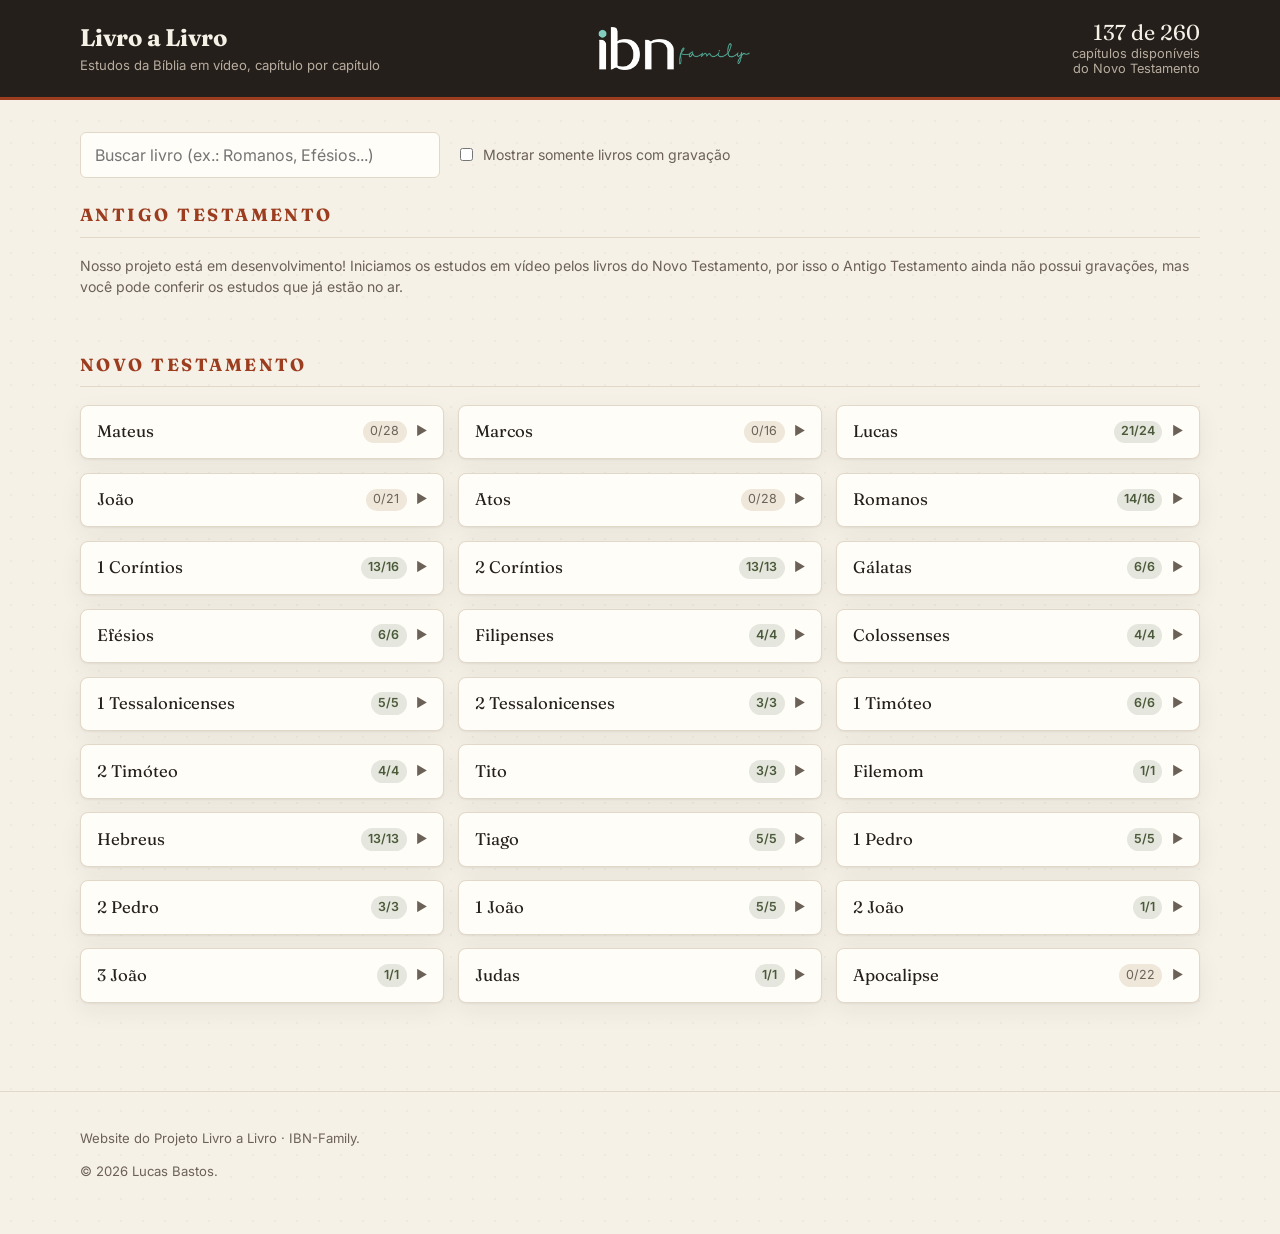
==== index.html @ 100ce214 "feat: adjust style font info text" ====
<!doctype html>
<html lang="pt-BR">

<head>
  <!-- Google tag (gtag.js) -->
  <script async src="https://www.googletagmanager.com/gtag/js?id=G-H814XLMX6Z"></script>
  <script>
    window.dataLayer = window.dataLayer || [];
    function gtag() { dataLayer.push(arguments); }
    gtag('js', new Date());

    gtag('config', 'G-H814XLMX6Z');
  </script>
  <meta charset="utf-8" />
  <meta name="viewport" content="width=device-width, initial-scale=1" />
  <title>Livro a Livro - IBN Family</title>
  <!--<meta name="description"
    content="Assista aos estudos do projeto Livro a Livro: navegue pelo Antigo e Novo Testamento e abra o vídeo de cada capítulo da Bíblia." />
  <meta property="og:title" content="Livro a Livro - Estudos da Bíblia em vídeo, capítulo por capítulo" />
  <meta property="og:description"
    content="Navegue pelos 66 livros da Bíblia e assista ao estudo em vídeo de cada capítulo gravado." />-->
  <meta property="og:type" content="website" />
  <meta name="twitter:card" content="summary_large_image" />
  <link rel="icon" href="https://ibnfamily.com.br/wp-content/uploads/2024/03/cropped-favicon-ibn-32x32.png"
    type="image/x-icon" />
  <link rel="stylesheet"
    href="https://fonts.googleapis.com/css2?family=Fraunces:opsz,wght@9..144,500;9..144,700&family=Inter:wght@400;500;600&display=swap" />
  <link rel="stylesheet" href="styles.css" />
</head>

<body>
  <header class="topo">
    <div class="wrap topo-inner">
      <div class="marca">
        <div>
          <h1>Livro a Livro</h1>
          <p class="marca-sub">Estudos da Bíblia em vídeo, capítulo por capítulo</p>
        </div>
      </div>
      <a href="https://ibnfamily.com.br" target="blank">
        <div class="marca">
          <img src="assets/img/logo-ibn-sm-light.png" style="width: 60%;" alt="Livro a Livro">
          <!--<span class="marca-selo">LL</span>
        <div>
          <h1>Livro a Livro</h1>
          <p class="marca-sub">Estudos da Bíblia, capítulo por capítulo</p>
        </div>
        -->
        </div>
      </a>
      <div class="progresso" id="progresso" aria-live="polite">
        <span class="progresso-num" id="progresso-num">—</span>
        <span class="progresso-txt">capítulos disponíveis </br>do Novo Testamento</span>
      </div>
    </div>
  </header>

  <main class="wrap conteudo">
    <div class="controles">
      <label class="busca">
        <span class="sr-only">Buscar livro</span>
        <input id="busca" type="search" placeholder="Buscar livro (ex.: Romanos, Efésios...)" autocomplete="off" />
      </label>
      <label class="filtro">
        <input type="checkbox" id="somente-gravados" />
        <span>Mostrar somente livros com gravação</span>
      </label>
    </div>

    <p class="aviso" id="estado">Carregando...</p>

    <section class="testamento" id="sec-antigo">
      <h2 class="testamento-titulo">Antigo Testamento</h2>
      <p class="filtro">
        Nosso projeto está em desenvolvimento!
        Iniciamos os estudos em vídeo pelos livros do Novo Testamento, por isso o Antigo Testamento ainda não possui
        gravações,
        mas você pode conferir os estudos que já estão no ar.
      </p>
      <div class="livros" id="lista-antigo"></div>
    </section>

    <section class="testamento" id="sec-novo" hidden>
      <h2 class="testamento-titulo">Novo Testamento</h2>
      <div class="livros" id="lista-novo"></div>
    </section>

  </main>

  <footer class="rodape">
    <div class="wrap">
      <p>Website do Projeto Livro a Livro · IBN-Family.</p>
      <p>© 2026 Lucas Bastos.</p>
    </div>
  </footer>

  <div class="modal" id="modal" hidden>
    <div class="modal-fundo" data-fechar></div>
    <div class="modal-caixa" role="dialog" aria-modal="true" aria-labelledby="modal-titulo">
      <div class="modal-topo">
        <h3 id="modal-titulo">Capítulo</h3>
        <button class="botao-fechar" type="button" data-fechar aria-label="Fechar">×</button>
      </div>
      <div class="modal-video">
        <iframe id="player" title="Vídeo do estudo"
          allow="accelerometer; autoplay; clipboard-write; encrypted-media; gyroscope; picture-in-picture; web-share"
          allowfullscreen></iframe>
      </div>
      <div class="modal-partes" id="modal-partes"></div>
      <div class="modal-acoes">
        <a id="link-youtube" class="botao-primario" href="#" target="_blank" rel="noopener noreferrer">
          Abrir no YouTube
        </a>
      </div>
    </div>
  </div>

  <script src="app.js"></script>
</body>

</html>
---- styles.css ----
:root {
    --papel: #f6f1e7;
    --papel-2: #fffdf8;
    --tinta: #241f1a;
    --tinta-suave: #6b6157;
    --linha: #e2d8c7;
    --brasa: #9c3d1f;
    --brasa-clara: #c25c34;
    --oliva: #4b5a3a;
    --cinza: #cfc7ba;
    --sombra: 0 1px 2px rgba(36, 31, 26, 0.06), 0 8px 24px rgba(36, 31, 26, 0.06);
}

* {
    box-sizing: border-box;
}

body {
    margin: 0;
    background: var(--papel);
    color: var(--tinta);
    font-family: Inter, system-ui, -apple-system, sans-serif;
    font-size: 16px;
    line-height: 1.5;
    background-image: radial-gradient(rgba(36, 31, 26, 0.035) 1px, transparent 1px);
    background-size: 22px 22px;
}

.wrap {
    width: min(1120px, 100% - 2rem);
    margin-inline: auto;
}

.sr-only {
    position: absolute;
    width: 1px;
    height: 1px;
    overflow: hidden;
    clip: rect(0 0 0 0);
    white-space: nowrap;
}

/* Topo */
.topo {
    background: var(--tinta);
    color: var(--papel);
    border-bottom: 3px solid var(--brasa);
}

.topo-inner {
    display: flex;
    align-items: center;
    justify-content: space-between;
    gap: 1rem;
    padding: 1.25rem 0;
    flex-wrap: wrap;
}

.marca {
    display: flex;
    align-items: center;
    gap: 0.9rem;
}

.marca-selo {
    width: 46px;
    height: 46px;
    display: grid;
    place-items: center;
    border-radius: 4px;
    background: var(--brasa);
    color: #fff;
    font-family: Fraunces, Georgia, serif;
    font-weight: 700;
    letter-spacing: 0.02em;
}

.marca h1 {
    margin: 0;
    font-family: Fraunces, Georgia, serif;
    font-size: 1.5rem;
    letter-spacing: -0.01em;
}

.marca-sub {
    margin: 0;
    font-size: 0.82rem;
    color: #b8ada0;
}

.progresso {
    text-align: right;
    font-size: 0.8rem;
    color: #b8ada0;
    line-height: 1.2;
}

.progresso-num {
    display: block;
    font-family: Fraunces, Georgia, serif;
    font-size: 1.35rem;
    color: var(--papel);
}

/* Controles */
.conteudo {
    padding: 2rem 0 3rem;
}

.controles {
    display: flex;
    gap: 1rem;
    align-items: center;
    flex-wrap: wrap;
    margin-bottom: 1.5rem;
}

.busca input {
    width: min(360px, 80vw);
    padding: 0.65rem 0.9rem;
    border: 1px solid var(--linha);
    border-radius: 6px;
    background: var(--papel-2);
    font: inherit;
    color: inherit;
}

.busca input:focus {
    outline: 2px solid var(--brasa-clara);
    outline-offset: 1px;
}

.filtro {
    display: flex;
    align-items: center;
    gap: 0.45rem;
    font-size: 0.88rem;
    color: var(--tinta-suave);
    cursor: pointer;
}

.aviso {
    color: var(--tinta-suave);
    font-size: 0.9rem;
}

/* Testamentos */
.testamento {
    margin-bottom: 2.5rem;
}

.testamento-titulo {
    font-family: Fraunces, Georgia, serif;
    font-size: 1.1rem;
    text-transform: uppercase;
    letter-spacing: 0.14em;
    color: var(--brasa);
    border-bottom: 1px solid var(--linha);
    padding-bottom: 0.5rem;
    margin: 0 0 1.1rem;
}

.livros {
    display: grid;
    grid-template-columns: repeat(auto-fill, minmax(280px, 1fr));
    gap: 0.85rem;
    align-items: start;
}

.livro {
    background: var(--papel-2);
    border: 1px solid var(--linha);
    border-radius: 8px;
    box-shadow: var(--sombra);
    overflow: hidden;
}

.livro.aberto {
    grid-column: 1 / -1;
}

.livro-cabecalho {
    width: 100%;
    display: flex;
    align-items: center;
    justify-content: space-between;
    gap: 0.75rem;
    padding: 0.85rem 1rem;
    background: none;
    border: 0;
    font: inherit;
    text-align: left;
    cursor: pointer;
    color: inherit;
}

.livro-cabecalho:hover {
    background: #faf5ec;
}

.livro-nome {
    font-family: Fraunces, Georgia, serif;
    font-size: 1.05rem;
}

.livro-meta {
    display: flex;
    align-items: center;
    gap: 0.6rem;
    font-size: 0.78rem;
    color: var(--tinta-suave);
}

.pastilha {
    padding: 0.12rem 0.45rem;
    border-radius: 999px;
    background: #eee7da;
    white-space: nowrap;
}

.pastilha.ativa {
    background: rgba(75, 90, 58, 0.14);
    color: var(--oliva);
    font-weight: 600;
}

.seta {
    transition: transform 0.18s ease;
    color: var(--tinta-suave);
}

.livro.aberto .seta {
    transform: rotate(90deg);
}

.capitulos {
    display: none;
    flex-wrap: wrap;
    gap: 0.4rem;
    padding: 0 1rem 1rem;
    border-top: 1px dashed var(--linha);
    padding-top: 0.85rem;
}

.livro.aberto .capitulos {
    display: flex;
}

.cap {
    position: relative;
    min-width: 44px;
    padding: 0.42rem 0.5rem;
    border-radius: 6px;
    border: 1px solid var(--linha);
    background: #f2ece1;
    color: #a79c8e;
    font: inherit;
    font-size: 0.9rem;
    font-variant-numeric: tabular-nums;
    text-align: center;
    cursor: not-allowed;
}

.cap.tem-video {
    background: var(--brasa);
    border-color: var(--brasa);
    color: #fff;
    cursor: pointer;
    font-weight: 600;
}

.cap.tem-video:hover {
    background: var(--brasa-clara);
}

.cap .partes {
    position: absolute;
    top: -6px;
    right: -6px;
    background: var(--oliva);
    color: #fff;
    font-size: 0.62rem;
    line-height: 1;
    padding: 0.16rem 0.3rem;
    border-radius: 999px;
}

/* Rodapé */
.rodape {
    border-top: 1px solid var(--linha);
    padding: 1.5rem 0 2.5rem;
    font-size: 0.82rem;
    color: var(--tinta-suave);
}

/* Modal */
.modal {
    position: fixed;
    inset: 0;
    z-index: 50;
    display: grid;
    place-items: center;
    padding: 1rem;
}

.modal[hidden] {
    display: none;
}

.modal-fundo {
    position: absolute;
    inset: 0;
    background: rgba(24, 20, 16, 0.72);
}

.modal-caixa {
    position: relative;
    width: min(900px, 100%);
    background: var(--papel-2);
    border-radius: 10px;
    border: 1px solid var(--linha);
    box-shadow: 0 24px 60px rgba(0, 0, 0, 0.35);
    overflow: hidden;
}

.modal-topo {
    display: flex;
    align-items: center;
    justify-content: space-between;
    padding: 0.85rem 1rem;
    border-bottom: 1px solid var(--linha);
}

.modal-topo h3 {
    margin: 0;
    font-family: Fraunces, Georgia, serif;
    font-size: 1.05rem;
}

.botao-fechar {
    border: 0;
    background: none;
    font-size: 1.6rem;
    line-height: 1;
    cursor: pointer;
    color: var(--tinta-suave);
}

.modal-video {
    aspect-ratio: 16 / 9;
    background: #000;
}

.modal-video iframe {
    width: 100%;
    height: 100%;
    border: 0;
    display: block;
}

.modal-partes {
    display: flex;
    gap: 0.4rem;
    flex-wrap: wrap;
    padding: 0.75rem 1rem 0;
}

.modal-partes:empty {
    display: none;
}

.parte {
    padding: 0.35rem 0.7rem;
    border-radius: 999px;
    border: 1px solid var(--linha);
    background: #f2ece1;
    font: inherit;
    font-size: 0.85rem;
    cursor: pointer;
    color: var(--tinta-suave);
}

.parte[aria-pressed="true"] {
    background: var(--tinta);
    border-color: var(--tinta);
    color: var(--papel);
}

.modal-acoes {
    padding: 0.85rem 1rem 1rem;
}

.botao-primario {
    display: inline-block;
    padding: 0.55rem 1rem;
    border-radius: 6px;
    background: var(--brasa);
    color: #fff;
    text-decoration: none;
    font-size: 0.9rem;
    font-weight: 600;
}

.botao-primario:hover {
    background: var(--brasa-clara);
}

@media (max-width: 560px) {
    .progresso {
        text-align: left;
    }
}
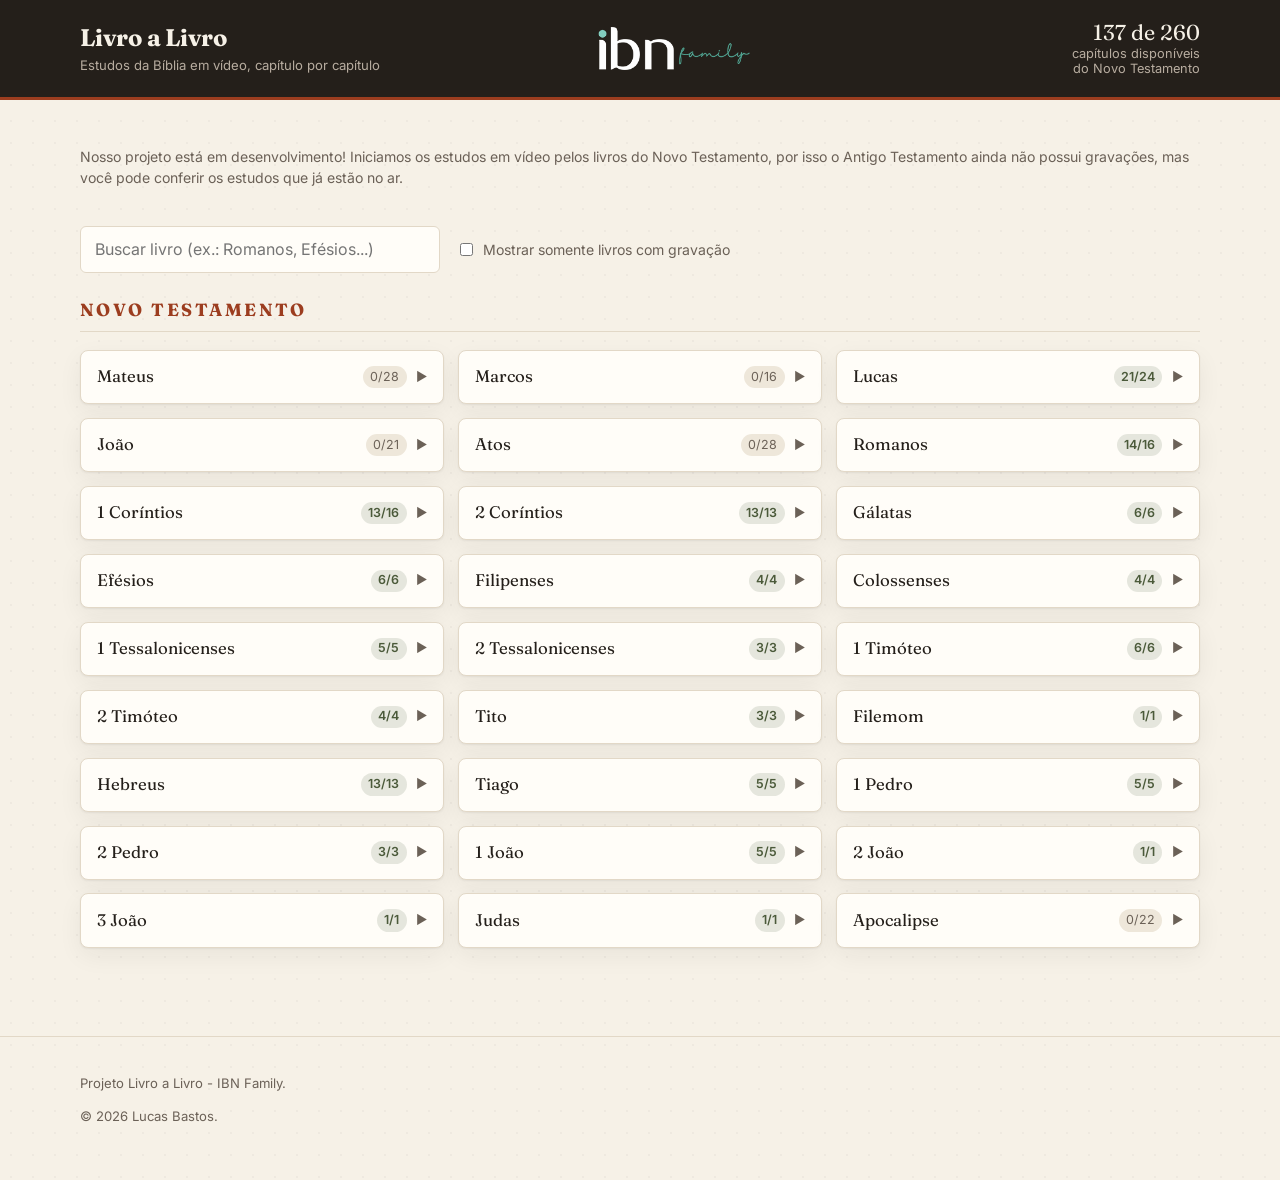
==== commit 680b6d93: "feat: adjusts" ====
--- a/index.html
+++ b/index.html
@@ -25,7 +25,7 @@
     type="image/x-icon" />
   <link rel="stylesheet"
     href="https://fonts.googleapis.com/css2?family=Fraunces:opsz,wght@9..144,500;9..144,700&family=Inter:wght@400;500;600&display=swap" />
-  <link rel="stylesheet" href="styles.css" />
+  <link rel="stylesheet" href="assets/css/styles.css" />
 </head>
 
 <body>
@@ -56,6 +56,11 @@
   </header>
 
   <main class="wrap conteudo">
+    <p class="filtro">
+      Nosso projeto está em desenvolvimento!
+      Iniciamos os estudos em vídeo pelos livros do Novo Testamento, por isso o Antigo Testamento ainda não possui
+      gravações, mas você pode conferir os estudos que já estão no ar.
+    </p></br>
     <div class="controles">
       <label class="busca">
         <span class="sr-only">Buscar livro</span>
@@ -69,14 +74,8 @@
 
     <p class="aviso" id="estado">Carregando...</p>
 
-    <section class="testamento" id="sec-antigo">
+    <section class="testamento" id="sec-antigo" hidden>
       <h2 class="testamento-titulo">Antigo Testamento</h2>
-      <p class="filtro">
-        Nosso projeto está em desenvolvimento!
-        Iniciamos os estudos em vídeo pelos livros do Novo Testamento, por isso o Antigo Testamento ainda não possui
-        gravações,
-        mas você pode conferir os estudos que já estão no ar.
-      </p>
       <div class="livros" id="lista-antigo"></div>
     </section>
 
@@ -84,12 +83,11 @@
       <h2 class="testamento-titulo">Novo Testamento</h2>
       <div class="livros" id="lista-novo"></div>
     </section>
-
   </main>
 
   <footer class="rodape">
     <div class="wrap">
-      <p>Website do Projeto Livro a Livro · IBN-Family.</p>
+      <p>Projeto Livro a Livro - IBN Family.</p>
       <p>© 2026 Lucas Bastos.</p>
     </div>
   </footer>
@@ -115,7 +113,7 @@
     </div>
   </div>
 
-  <script src="app.js"></script>
+  <script src="assets/js/app.js"></script>
 </body>
 
 </html>
--- a/assets/css/styles.css
+++ b/assets/css/styles.css
@@ -0,0 +1,412 @@
+:root {
+    --papel: #f6f1e7;
+    --papel-2: #fffdf8;
+    --tinta: #241f1a;
+    --tinta-suave: #6b6157;
+    --linha: #e2d8c7;
+    --brasa: #9c3d1f;
+    --brasa-clara: #c25c34;
+    --oliva: #4b5a3a;
+    --cinza: #cfc7ba;
+    --sombra: 0 1px 2px rgba(36, 31, 26, 0.06), 0 8px 24px rgba(36, 31, 26, 0.06);
+}
+
+* {
+    box-sizing: border-box;
+}
+
+body {
+    margin: 0;
+    background: var(--papel);
+    color: var(--tinta);
+    font-family: Inter, system-ui, -apple-system, sans-serif;
+    font-size: 16px;
+    line-height: 1.5;
+    background-image: radial-gradient(rgba(36, 31, 26, 0.035) 1px, transparent 1px);
+    background-size: 22px 22px;
+}
+
+.wrap {
+    width: min(1120px, 100% - 2rem);
+    margin-inline: auto;
+}
+
+.sr-only {
+    position: absolute;
+    width: 1px;
+    height: 1px;
+    overflow: hidden;
+    clip: rect(0 0 0 0);
+    white-space: nowrap;
+}
+
+/* Topo */
+.topo {
+    background: var(--tinta);
+    color: var(--papel);
+    border-bottom: 3px solid var(--brasa);
+}
+
+.topo-inner {
+    display: flex;
+    align-items: center;
+    justify-content: space-between;
+    gap: 1rem;
+    padding: 1.25rem 0;
+    flex-wrap: wrap;
+}
+
+.marca {
+    display: flex;
+    align-items: center;
+    gap: 0.9rem;
+}
+
+.marca-selo {
+    width: 46px;
+    height: 46px;
+    display: grid;
+    place-items: center;
+    border-radius: 4px;
+    background: var(--brasa);
+    color: #fff;
+    font-family: Fraunces, Georgia, serif;
+    font-weight: 700;
+    letter-spacing: 0.02em;
+}
+
+.marca h1 {
+    margin: 0;
+    font-family: Fraunces, Georgia, serif;
+    font-size: 1.5rem;
+    letter-spacing: -0.01em;
+}
+
+.marca-sub {
+    margin: 0;
+    font-size: 0.82rem;
+    color: #b8ada0;
+}
+
+.progresso {
+    text-align: right;
+    font-size: 0.8rem;
+    color: #b8ada0;
+    line-height: 1.2;
+}
+
+.progresso-num {
+    display: block;
+    font-family: Fraunces, Georgia, serif;
+    font-size: 1.35rem;
+    color: var(--papel);
+}
+
+/* Controles */
+.conteudo {
+    padding: 2rem 0 3rem;
+}
+
+.controles {
+    display: flex;
+    gap: 1rem;
+    align-items: center;
+    flex-wrap: wrap;
+    margin-bottom: 1.5rem;
+}
+
+.busca input {
+    width: min(360px, 80vw);
+    padding: 0.65rem 0.9rem;
+    border: 1px solid var(--linha);
+    border-radius: 6px;
+    background: var(--papel-2);
+    font: inherit;
+    color: inherit;
+}
+
+.busca input:focus {
+    outline: 2px solid var(--brasa-clara);
+    outline-offset: 1px;
+}
+
+.filtro {
+    display: flex;
+    align-items: center;
+    gap: 0.45rem;
+    font-size: 0.88rem;
+    color: var(--tinta-suave);
+    cursor: pointer;
+}
+
+.aviso {
+    color: var(--tinta-suave);
+    font-size: 0.9rem;
+}
+
+/* Testamentos */
+.testamento {
+    margin-bottom: 2.5rem;
+}
+
+.testamento-titulo {
+    font-family: Fraunces, Georgia, serif;
+    font-size: 1.1rem;
+    text-transform: uppercase;
+    letter-spacing: 0.14em;
+    color: var(--brasa);
+    border-bottom: 1px solid var(--linha);
+    padding-bottom: 0.5rem;
+    margin: 0 0 1.1rem;
+}
+
+.livros {
+    display: grid;
+    grid-template-columns: repeat(auto-fill, minmax(280px, 1fr));
+    gap: 0.85rem;
+    align-items: start;
+}
+
+.livro {
+    background: var(--papel-2);
+    border: 1px solid var(--linha);
+    border-radius: 8px;
+    box-shadow: var(--sombra);
+    overflow: hidden;
+}
+
+.livro.aberto {
+    grid-column: 1 / -1;
+}
+
+.livro-cabecalho {
+    width: 100%;
+    display: flex;
+    align-items: center;
+    justify-content: space-between;
+    gap: 0.75rem;
+    padding: 0.85rem 1rem;
+    background: none;
+    border: 0;
+    font: inherit;
+    text-align: left;
+    cursor: pointer;
+    color: inherit;
+}
+
+.livro-cabecalho:hover {
+    background: #faf5ec;
+}
+
+.livro-nome {
+    font-family: Fraunces, Georgia, serif;
+    font-size: 1.05rem;
+}
+
+.livro-meta {
+    display: flex;
+    align-items: center;
+    gap: 0.6rem;
+    font-size: 0.78rem;
+    color: var(--tinta-suave);
+}
+
+.pastilha {
+    padding: 0.12rem 0.45rem;
+    border-radius: 999px;
+    background: #eee7da;
+    white-space: nowrap;
+}
+
+.pastilha.ativa {
+    background: rgba(75, 90, 58, 0.14);
+    color: var(--oliva);
+    font-weight: 600;
+}
+
+.seta {
+    transition: transform 0.18s ease;
+    color: var(--tinta-suave);
+}
+
+.livro.aberto .seta {
+    transform: rotate(90deg);
+}
+
+.capitulos {
+    display: none;
+    flex-wrap: wrap;
+    gap: 0.4rem;
+    padding: 0 1rem 1rem;
+    border-top: 1px dashed var(--linha);
+    padding-top: 0.85rem;
+}
+
+.livro.aberto .capitulos {
+    display: flex;
+}
+
+.cap {
+    position: relative;
+    min-width: 44px;
+    padding: 0.42rem 0.5rem;
+    border-radius: 6px;
+    border: 1px solid var(--linha);
+    background: #f2ece1;
+    color: #a79c8e;
+    font: inherit;
+    font-size: 0.9rem;
+    font-variant-numeric: tabular-nums;
+    text-align: center;
+    cursor: not-allowed;
+}
+
+.cap.tem-video {
+    background: var(--brasa);
+    border-color: var(--brasa);
+    color: #fff;
+    cursor: pointer;
+    font-weight: 600;
+}
+
+.cap.tem-video:hover {
+    background: var(--brasa-clara);
+}
+
+.cap .partes {
+    position: absolute;
+    top: -6px;
+    right: -6px;
+    background: var(--oliva);
+    color: #fff;
+    font-size: 0.62rem;
+    line-height: 1;
+    padding: 0.16rem 0.3rem;
+    border-radius: 999px;
+}
+
+/* Rodapé */
+.rodape {
+    border-top: 1px solid var(--linha);
+    padding: 1.5rem 0 2.5rem;
+    font-size: 0.82rem;
+    color: var(--tinta-suave);
+}
+
+/* Modal */
+.modal {
+    position: fixed;
+    inset: 0;
+    z-index: 50;
+    display: grid;
+    place-items: center;
+    padding: 1rem;
+}
+
+.modal[hidden] {
+    display: none;
+}
+
+.modal-fundo {
+    position: absolute;
+    inset: 0;
+    background: rgba(24, 20, 16, 0.72);
+}
+
+.modal-caixa {
+    position: relative;
+    width: min(900px, 100%);
+    background: var(--papel-2);
+    border-radius: 10px;
+    border: 1px solid var(--linha);
+    box-shadow: 0 24px 60px rgba(0, 0, 0, 0.35);
+    overflow: hidden;
+}
+
+.modal-topo {
+    display: flex;
+    align-items: center;
+    justify-content: space-between;
+    padding: 0.85rem 1rem;
+    border-bottom: 1px solid var(--linha);
+}
+
+.modal-topo h3 {
+    margin: 0;
+    font-family: Fraunces, Georgia, serif;
+    font-size: 1.05rem;
+}
+
+.botao-fechar {
+    border: 0;
+    background: none;
+    font-size: 1.6rem;
+    line-height: 1;
+    cursor: pointer;
+    color: var(--tinta-suave);
+}
+
+.modal-video {
+    aspect-ratio: 16 / 9;
+    background: #000;
+}
+
+.modal-video iframe {
+    width: 100%;
+    height: 100%;
+    border: 0;
+    display: block;
+}
+
+.modal-partes {
+    display: flex;
+    gap: 0.4rem;
+    flex-wrap: wrap;
+    padding: 0.75rem 1rem 0;
+}
+
+.modal-partes:empty {
+    display: none;
+}
+
+.parte {
+    padding: 0.35rem 0.7rem;
+    border-radius: 999px;
+    border: 1px solid var(--linha);
+    background: #f2ece1;
+    font: inherit;
+    font-size: 0.85rem;
+    cursor: pointer;
+    color: var(--tinta-suave);
+}
+
+.parte[aria-pressed="true"] {
+    background: var(--tinta);
+    border-color: var(--tinta);
+    color: var(--papel);
+}
+
+.modal-acoes {
+    padding: 0.85rem 1rem 1rem;
+}
+
+.botao-primario {
+    display: inline-block;
+    padding: 0.55rem 1rem;
+    border-radius: 6px;
+    background: var(--brasa);
+    color: #fff;
+    text-decoration: none;
+    font-size: 0.9rem;
+    font-weight: 600;
+}
+
+.botao-primario:hover {
+    background: var(--brasa-clara);
+}
+
+@media (max-width: 560px) {
+    .progresso {
+        text-align: left;
+    }
+}
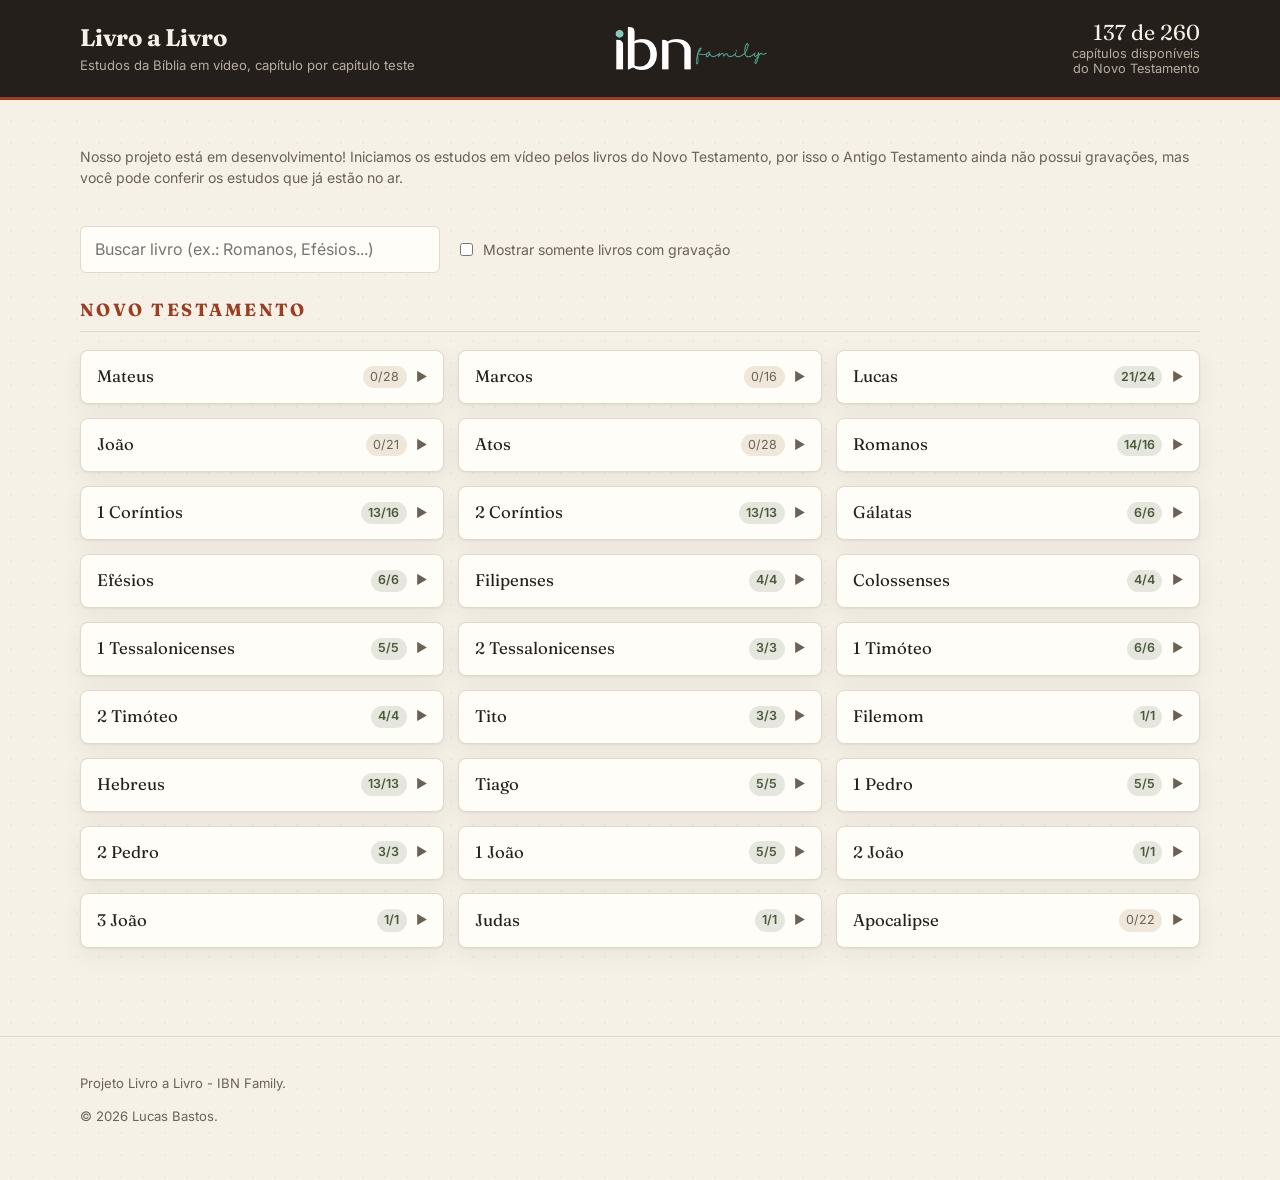
==== commit d3e2dbd3: "test" ====
--- a/index.html
+++ b/index.html
@@ -34,7 +34,7 @@
       <div class="marca">
         <div>
           <h1>Livro a Livro</h1>
-          <p class="marca-sub">Estudos da Bíblia em vídeo, capítulo por capítulo</p>
+          <p class="marca-sub">Estudos da Bíblia em vídeo, capítulo por capítulo teste</p>
         </div>
       </div>
       <a href="https://ibnfamily.com.br" target="blank">
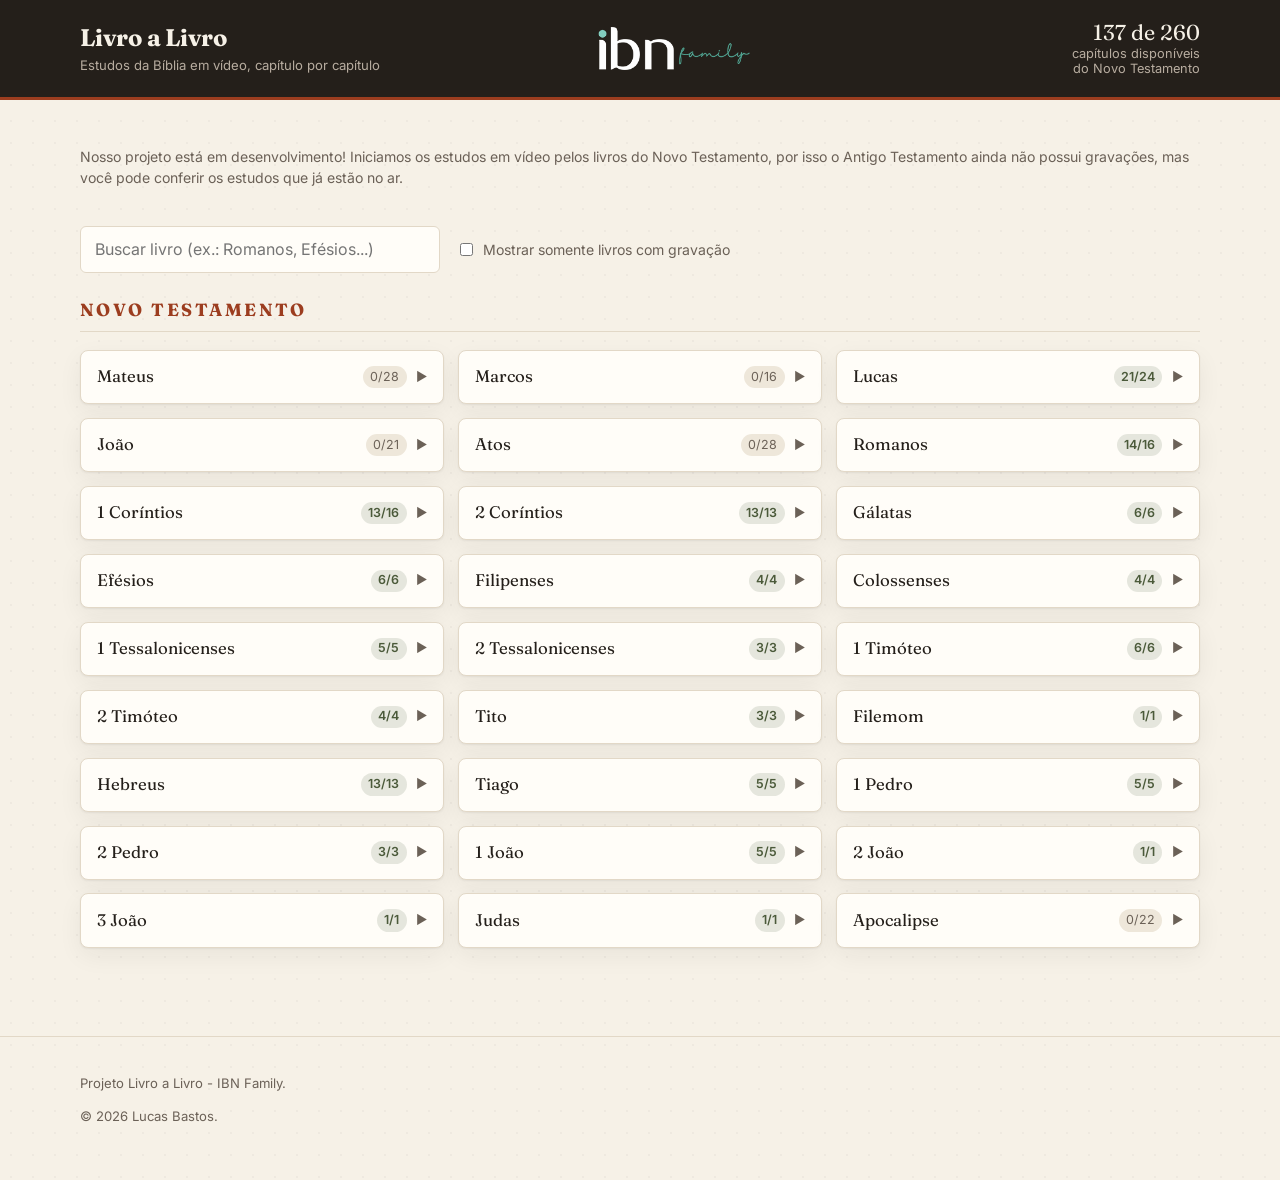
==== commit 502daacd: "teste" ====
--- a/index.html
+++ b/index.html
@@ -34,7 +34,7 @@
       <div class="marca">
         <div>
           <h1>Livro a Livro</h1>
-          <p class="marca-sub">Estudos da Bíblia em vídeo, capítulo por capítulo teste</p>
+          <p class="marca-sub">Estudos da Bíblia em vídeo, capítulo por capítulo</p>
         </div>
       </div>
       <a href="https://ibnfamily.com.br" target="blank">
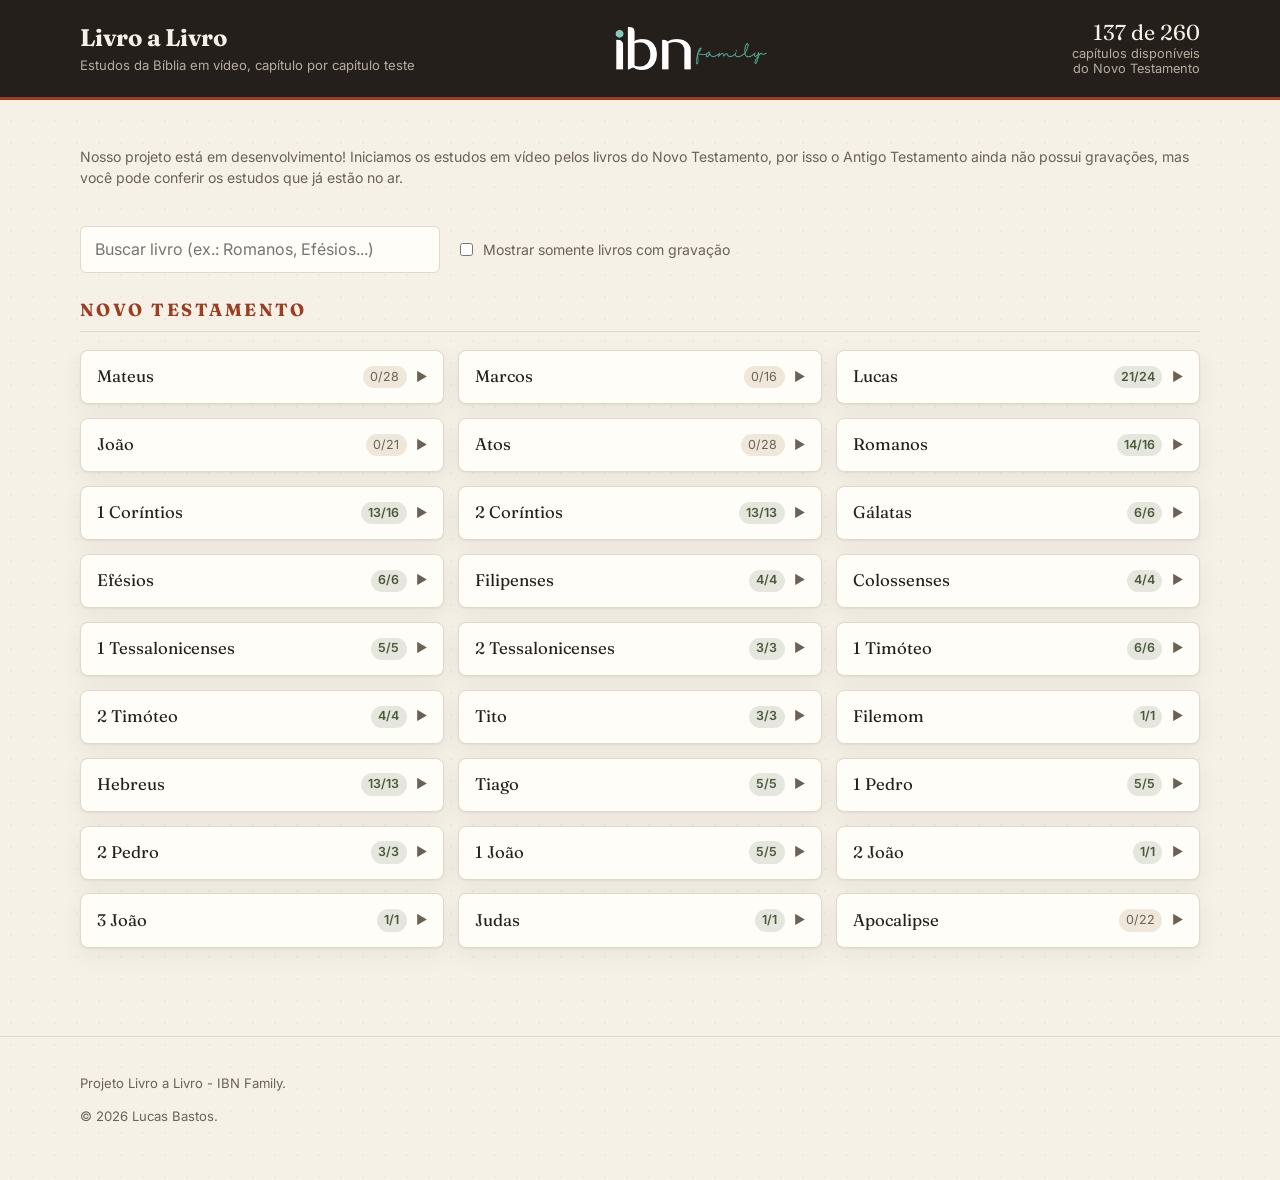
==== commit f2ee0c1a: "." ====
--- a/index.html
+++ b/index.html
@@ -34,7 +34,7 @@
       <div class="marca">
         <div>
           <h1>Livro a Livro</h1>
-          <p class="marca-sub">Estudos da Bíblia em vídeo, capítulo por capítulo</p>
+          <p class="marca-sub">Estudos da Bíblia em vídeo, capítulo por capítulo teste</p>
         </div>
       </div>
       <a href="https://ibnfamily.com.br" target="blank">
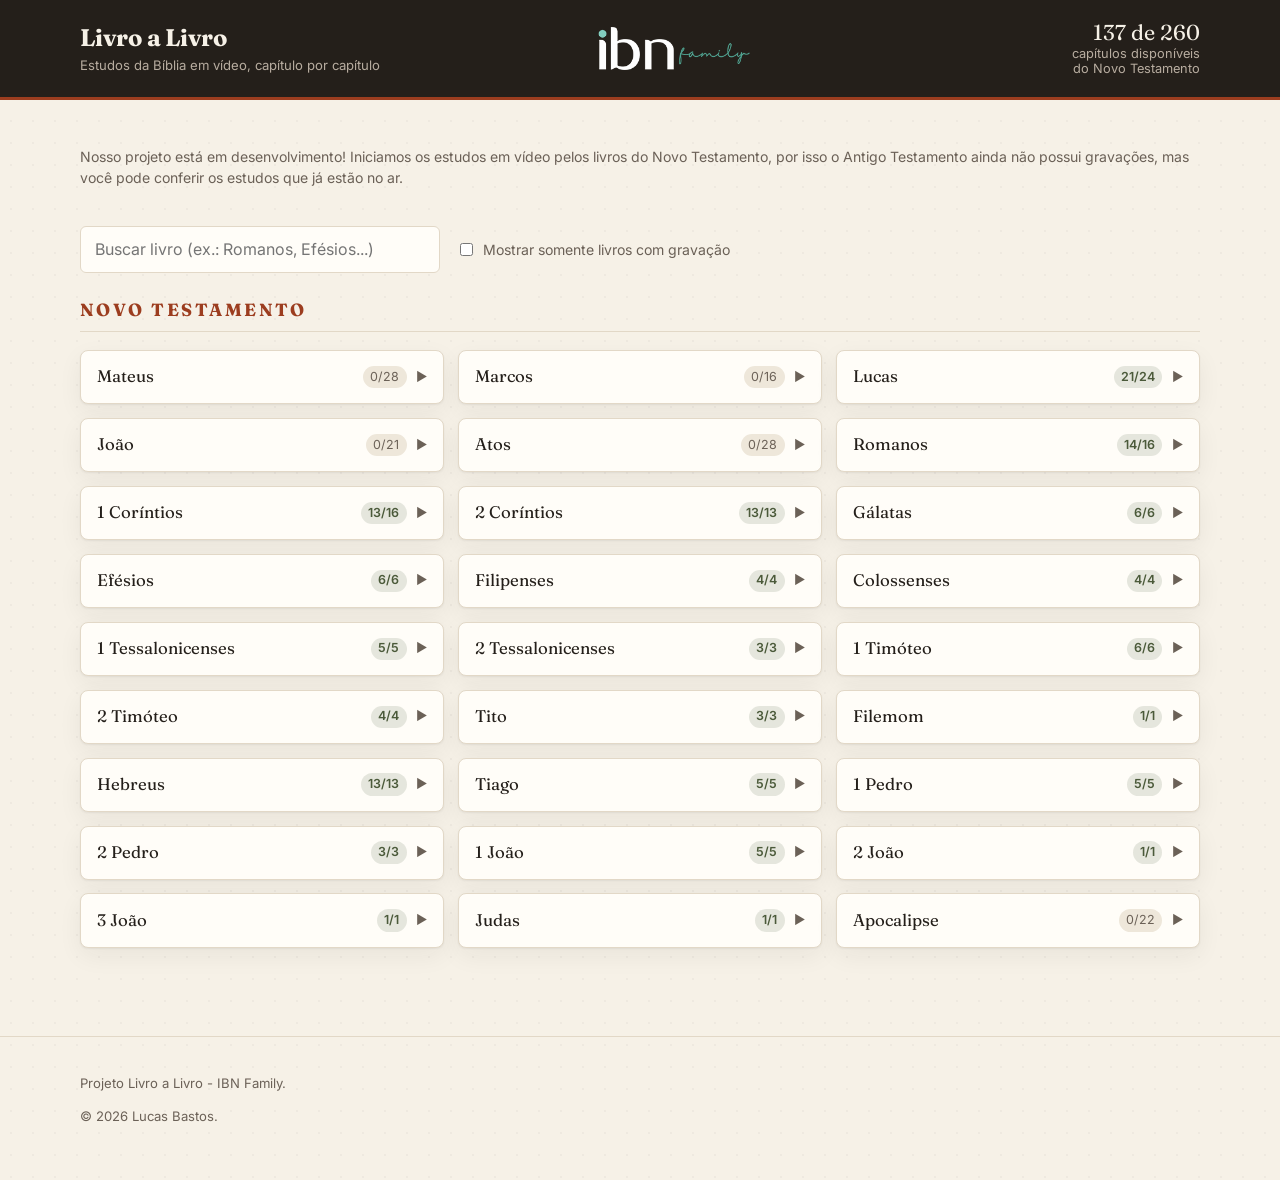
==== commit a4a63fca: "test" ====
--- a/index.html
+++ b/index.html
@@ -34,7 +34,7 @@
       <div class="marca">
         <div>
           <h1>Livro a Livro</h1>
-          <p class="marca-sub">Estudos da Bíblia em vídeo, capítulo por capítulo teste</p>
+          <p class="marca-sub">Estudos da Bíblia em vídeo, capítulo por capítulo</p>
         </div>
       </div>
       <a href="https://ibnfamily.com.br" target="blank">
